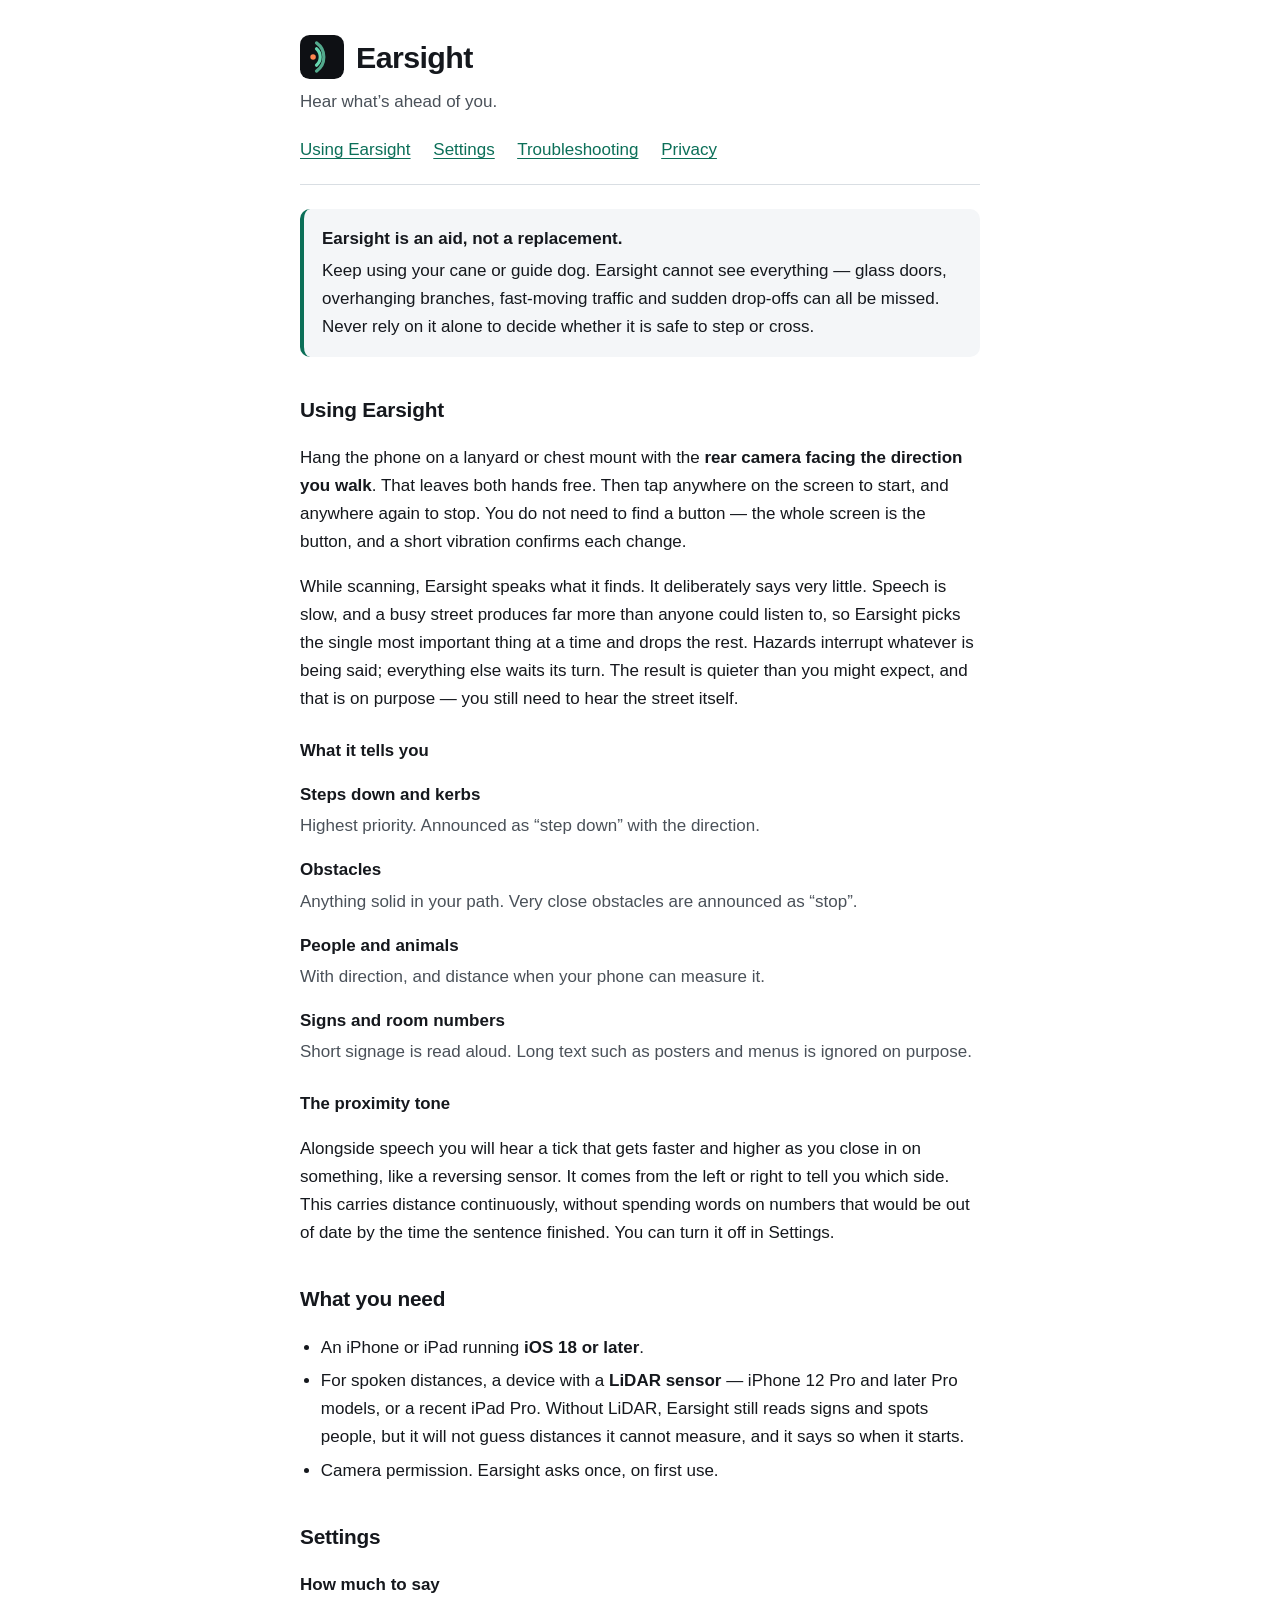
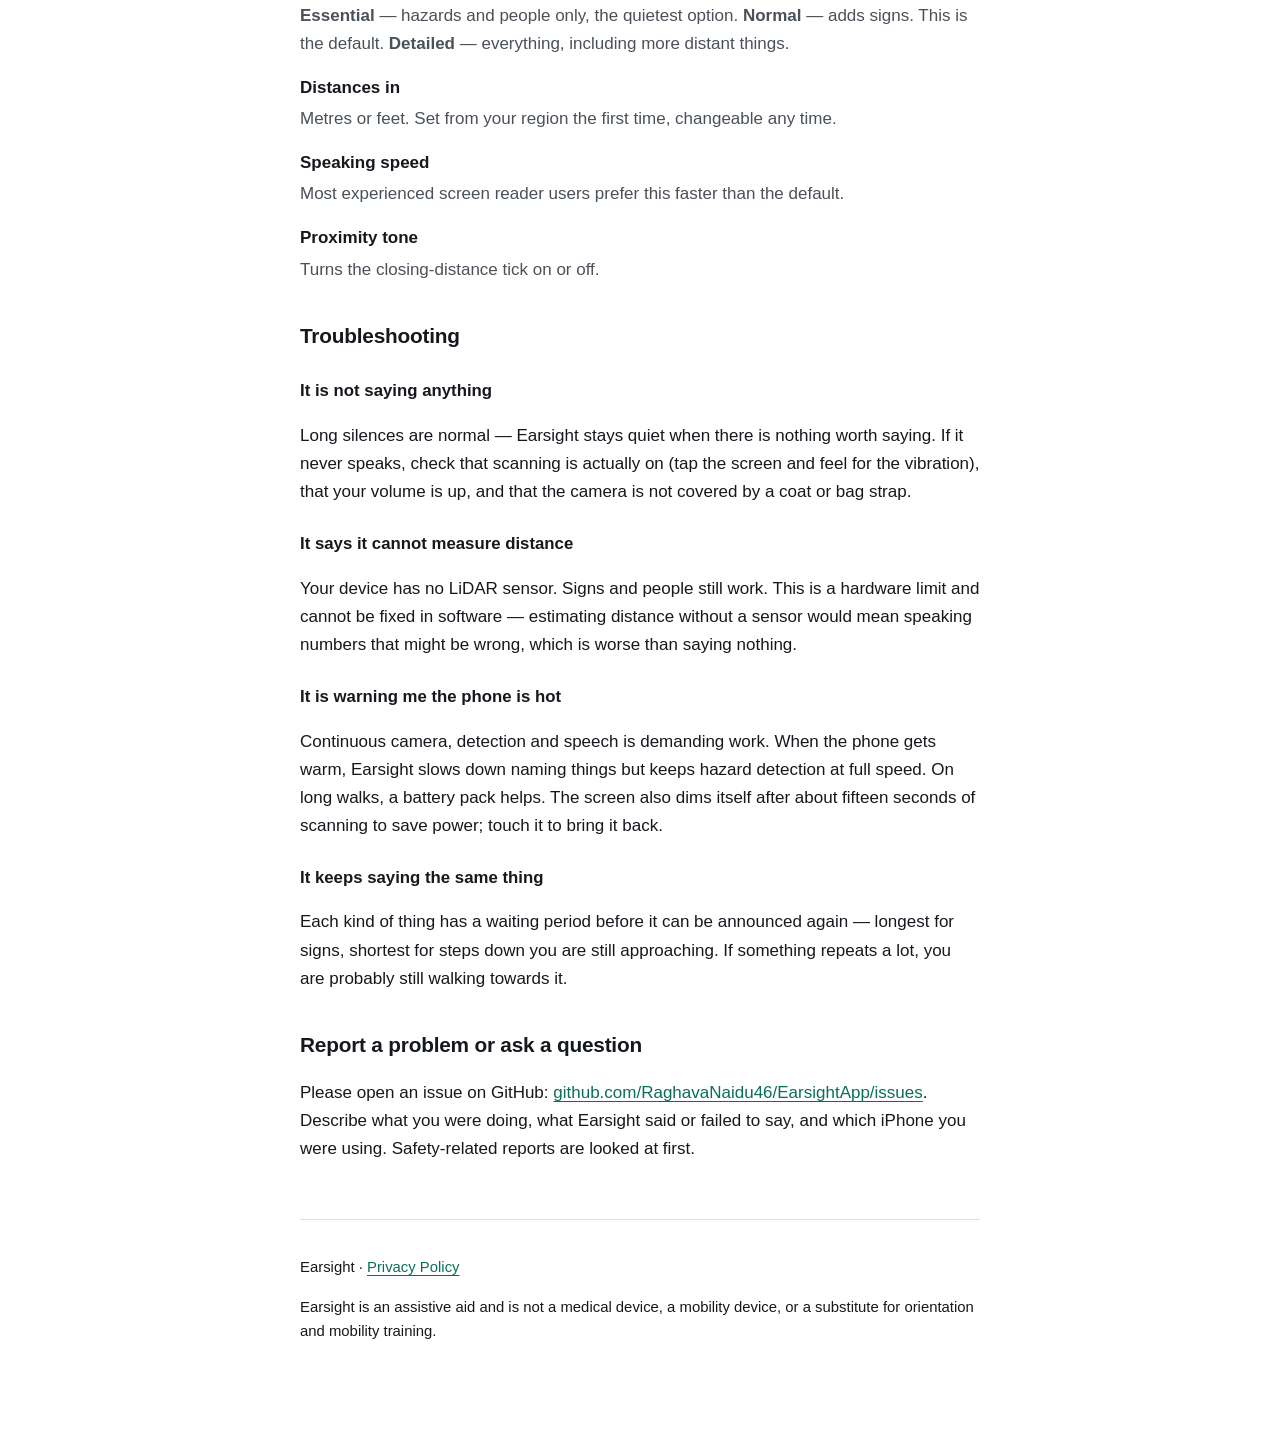
==== index.html @ 90986853 "Add Earsight support site and privacy policy Static pages for the two URLs App Store Connect require" ====
<!doctype html>
<html lang="en">
<head>
<meta charset="utf-8">
<meta name="viewport" content="width=device-width, initial-scale=1">
<title>Earsight Support</title>
<meta name="description" content="Help and support for Earsight, an iPhone app that speaks what is ahead of you while you walk.">
<link rel="stylesheet" href="style.css">
<link rel="icon" href="logo.svg" type="image/svg+xml">
</head>
<body>
<a class="skip" href="#main">Skip to content</a>
<div class="wrap">

<header>
  <div class="mark">
    <img src="logo.svg" alt="" width="44" height="44">
    <h1>Earsight</h1>
  </div>
  <p class="tagline">Hear what&rsquo;s ahead of you.</p>
  <nav class="sub" aria-label="Site sections">
    <a href="#using">Using Earsight</a>
    <a href="#settings">Settings</a>
    <a href="#trouble">Troubleshooting</a>
    <a href="privacy.html">Privacy</a>
  </nav>
</header>

<main id="main">

<div class="note">
  <strong>Earsight is an aid, not a replacement.</strong>
  Keep using your cane or guide dog. Earsight cannot see everything &mdash; glass
  doors, overhanging branches, fast-moving traffic and sudden drop-offs can all be
  missed. Never rely on it alone to decide whether it is safe to step or cross.
</div>

<h2 id="using">Using Earsight</h2>
<p>
  Hang the phone on a lanyard or chest mount with the <strong>rear camera facing
  the direction you walk</strong>. That leaves both hands free. Then tap anywhere
  on the screen to start, and anywhere again to stop. You do not need to find a
  button &mdash; the whole screen is the button, and a short vibration confirms
  each change.
</p>
<p>
  While scanning, Earsight speaks what it finds. It deliberately says very little.
  Speech is slow, and a busy street produces far more than anyone could listen to,
  so Earsight picks the single most important thing at a time and drops the rest.
  Hazards interrupt whatever is being said; everything else waits its turn. The
  result is quieter than you might expect, and that is on purpose &mdash; you still
  need to hear the street itself.
</p>

<h3>What it tells you</h3>
<dl>
  <dt>Steps down and kerbs</dt>
  <dd>Highest priority. Announced as &ldquo;step down&rdquo; with the direction.</dd>
  <dt>Obstacles</dt>
  <dd>Anything solid in your path. Very close obstacles are announced as &ldquo;stop&rdquo;.</dd>
  <dt>People and animals</dt>
  <dd>With direction, and distance when your phone can measure it.</dd>
  <dt>Signs and room numbers</dt>
  <dd>Short signage is read aloud. Long text such as posters and menus is ignored on purpose.</dd>
</dl>

<h3>The proximity tone</h3>
<p>
  Alongside speech you will hear a tick that gets faster and higher as you close in
  on something, like a reversing sensor. It comes from the left or right to tell you
  which side. This carries distance continuously, without spending words on numbers
  that would be out of date by the time the sentence finished. You can turn it off
  in Settings.
</p>

<h2 id="requirements">What you need</h2>
<ul>
  <li>An iPhone or iPad running <strong>iOS 18 or later</strong>.</li>
  <li>For spoken distances, a device with a <strong>LiDAR sensor</strong> &mdash;
      iPhone 12 Pro and later Pro models, or a recent iPad Pro. Without LiDAR,
      Earsight still reads signs and spots people, but it will not guess distances
      it cannot measure, and it says so when it starts.</li>
  <li>Camera permission. Earsight asks once, on first use.</li>
</ul>

<h2 id="settings">Settings</h2>
<dl>
  <dt>How much to say</dt>
  <dd><strong>Essential</strong> &mdash; hazards and people only, the quietest option.
      <strong>Normal</strong> &mdash; adds signs. This is the default.
      <strong>Detailed</strong> &mdash; everything, including more distant things.</dd>
  <dt>Distances in</dt>
  <dd>Metres or feet. Set from your region the first time, changeable any time.</dd>
  <dt>Speaking speed</dt>
  <dd>Most experienced screen reader users prefer this faster than the default.</dd>
  <dt>Proximity tone</dt>
  <dd>Turns the closing-distance tick on or off.</dd>
</dl>

<h2 id="trouble">Troubleshooting</h2>

<h3>It is not saying anything</h3>
<p>
  Long silences are normal &mdash; Earsight stays quiet when there is nothing worth
  saying. If it never speaks, check that scanning is actually on (tap the screen and
  feel for the vibration), that your volume is up, and that the camera is not covered
  by a coat or bag strap.
</p>

<h3>It says it cannot measure distance</h3>
<p>
  Your device has no LiDAR sensor. Signs and people still work. This is a hardware
  limit and cannot be fixed in software &mdash; estimating distance without a sensor
  would mean speaking numbers that might be wrong, which is worse than saying nothing.
</p>

<h3>It is warning me the phone is hot</h3>
<p>
  Continuous camera, detection and speech is demanding work. When the phone gets warm,
  Earsight slows down naming things but keeps hazard detection at full speed. On long
  walks, a battery pack helps. The screen also dims itself after about fifteen seconds
  of scanning to save power; touch it to bring it back.
</p>

<h3>It keeps saying the same thing</h3>
<p>
  Each kind of thing has a waiting period before it can be announced again &mdash;
  longest for signs, shortest for steps down you are still approaching. If something
  repeats a lot, you are probably still walking towards it.
</p>

<h2 id="contact">Report a problem or ask a question</h2>
<p>
  Please open an issue on GitHub:
  <a href="https://github.com/RaghavaNaidu46/EarsightApp/issues">github.com/RaghavaNaidu46/EarsightApp/issues</a>.
  Describe what you were doing, what Earsight said or failed to say, and which iPhone
  you were using. Safety-related reports are looked at first.
</p>

</main>

<footer>
  <p>Earsight &middot; <a href="privacy.html">Privacy Policy</a></p>
  <p>Earsight is an assistive aid and is not a medical device, a mobility device, or a
     substitute for orientation and mobility training.</p>
</footer>

</div>
</body>
</html>
---- style.css ----
/* Earsight support site.
   Built to be read by a screen reader first and eyes second: semantic
   landmarks, generous type, and contrast that clears WCAG AA in both schemes. */
:root {
  --bg: #ffffff;
  --surface: #f4f6f8;
  --text: #15181d;
  --muted: #4a5159;
  --accent: #0b6f58;
  --rule: #d9dee3;
}
@media (prefers-color-scheme: dark) {
  :root {
    --bg: #0e1014;
    --surface: #171b21;
    --text: #f2f4f6;
    --muted: #a8b0b9;
    --accent: #66d6b0;
    --rule: #272d35;
  }
}
* { box-sizing: border-box; }
html { -webkit-text-size-adjust: 100%; }
body {
  margin: 0;
  background: var(--bg);
  color: var(--text);
  font: 17px/1.65 -apple-system, BlinkMacSystemFont, "Segoe UI", Roboto, sans-serif;
}
.skip {
  position: absolute; left: -9999px;
  background: var(--accent); color: var(--bg);
  padding: 12px 18px; border-radius: 8px; z-index: 10;
}
.skip:focus { left: 16px; top: 16px; }
.wrap { max-width: 720px; margin: 0 auto; padding: 32px 20px 72px; }
header { border-bottom: 1px solid var(--rule); padding-bottom: 20px; margin-bottom: 8px; }
.mark { display: flex; align-items: center; gap: 12px; }
.mark svg { flex: 0 0 auto; }
h1 { font-size: 1.9rem; margin: 0; letter-spacing: -0.02em; }
.tagline { color: var(--muted); margin: 6px 0 0; }
h2 { font-size: 1.3rem; margin: 2.2rem 0 0.6rem; letter-spacing: -0.01em; }
h3 { font-size: 1.05rem; margin: 1.5rem 0 0.4rem; }
p, li { color: var(--text); }
a { color: var(--accent); text-underline-offset: 3px; }
a:focus-visible { outline: 3px solid var(--accent); outline-offset: 3px; border-radius: 3px; }
.note {
  background: var(--surface); border-left: 4px solid var(--accent);
  padding: 16px 18px; border-radius: 10px; margin: 1.5rem 0;
}
.note strong { display: block; margin-bottom: 4px; }
dl { margin: 0.5rem 0; }
dt { font-weight: 600; margin-top: 1rem; }
dd { margin: 0.2rem 0 0; color: var(--muted); }
nav.sub { margin: 20px 0 0; }
nav.sub a { margin-right: 18px; }
footer {
  margin-top: 3.5rem; padding-top: 20px;
  border-top: 1px solid var(--rule); color: var(--muted); font-size: 0.93rem;
}
ul { padding-left: 1.3rem; }
li { margin: 0.35rem 0; }
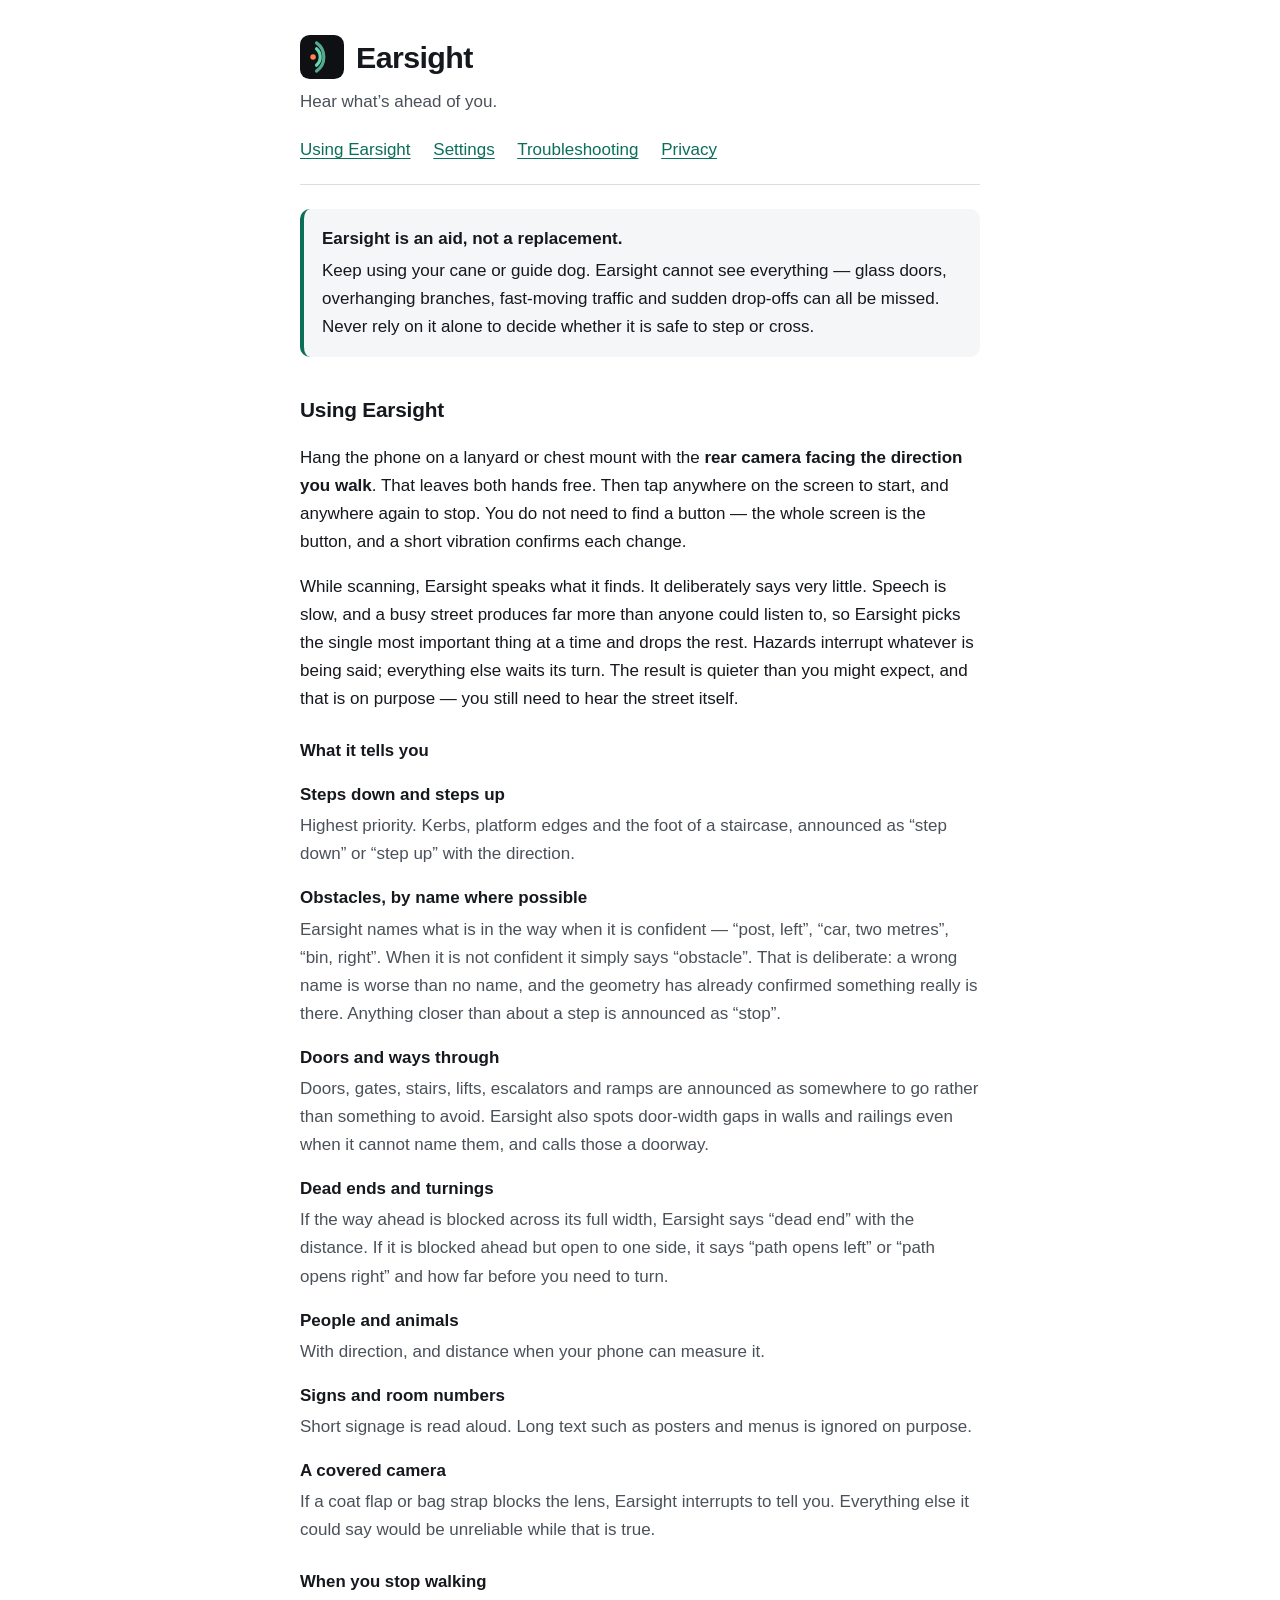
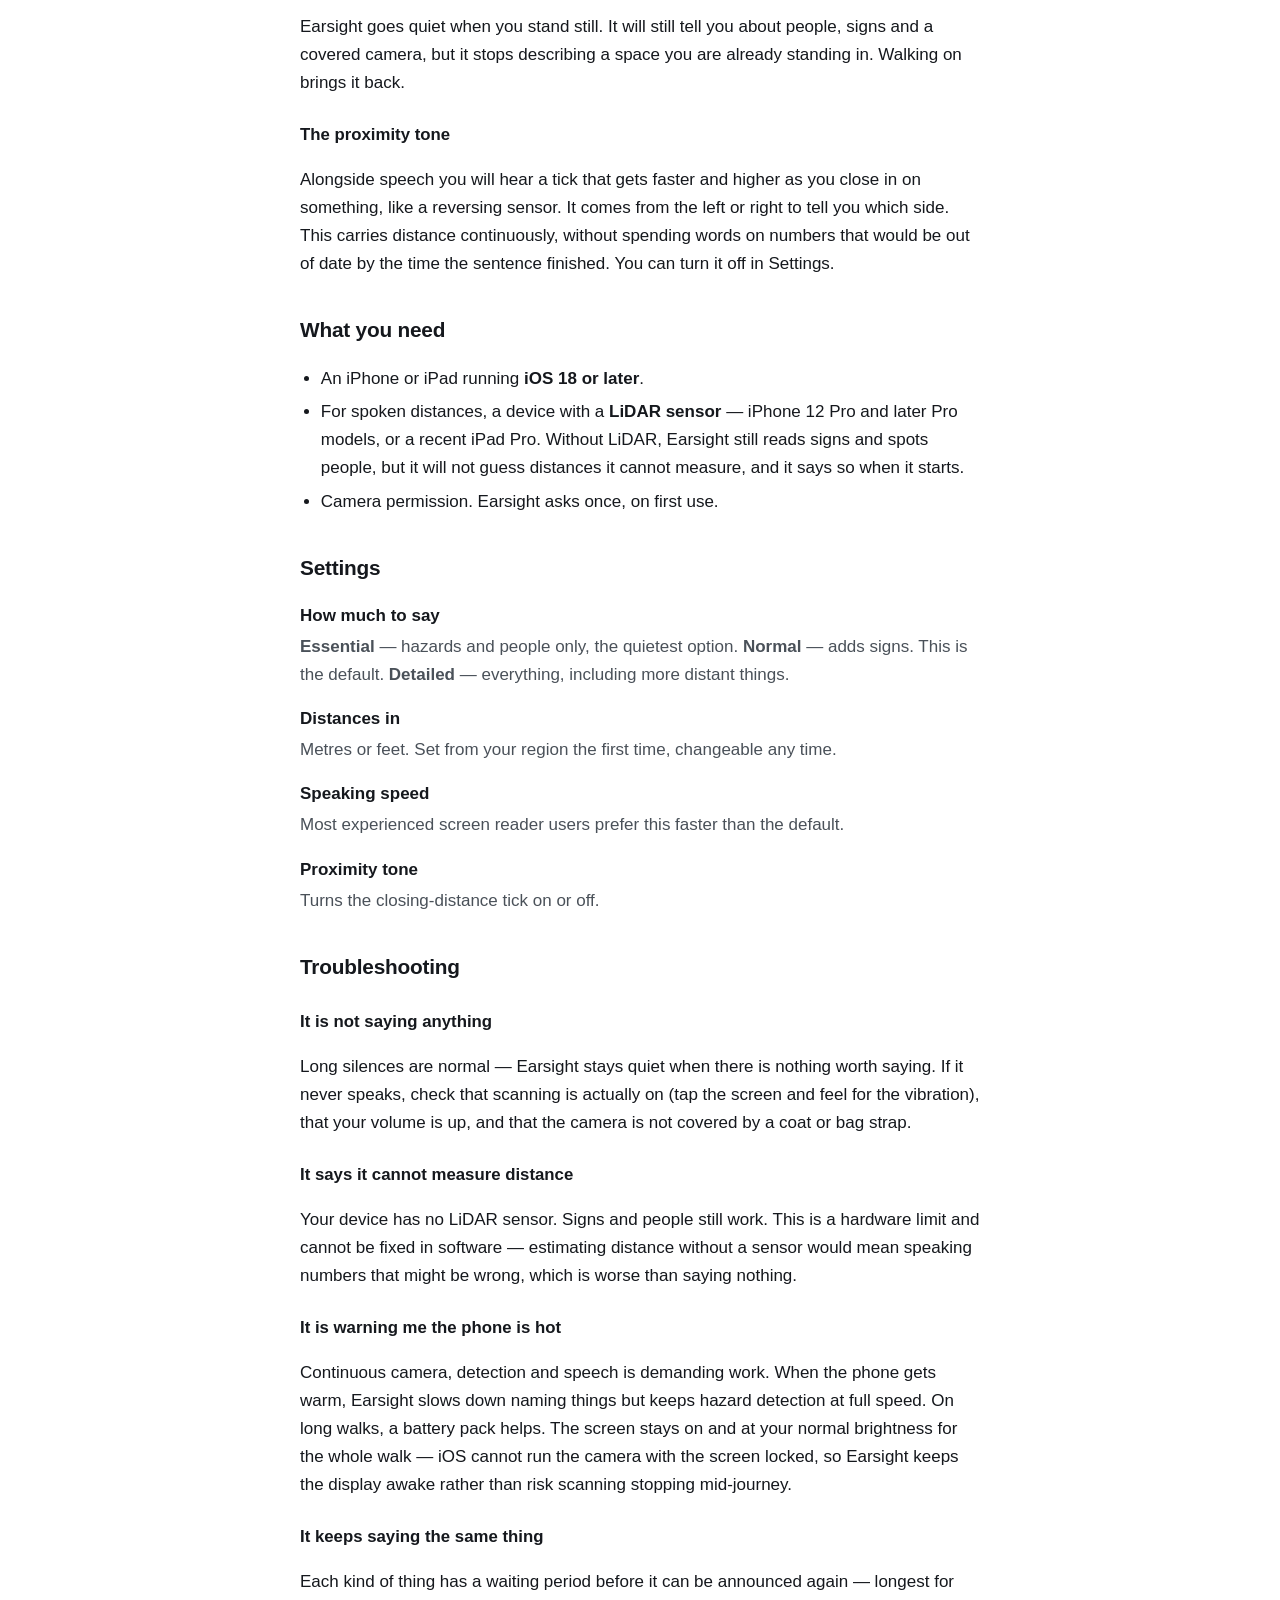
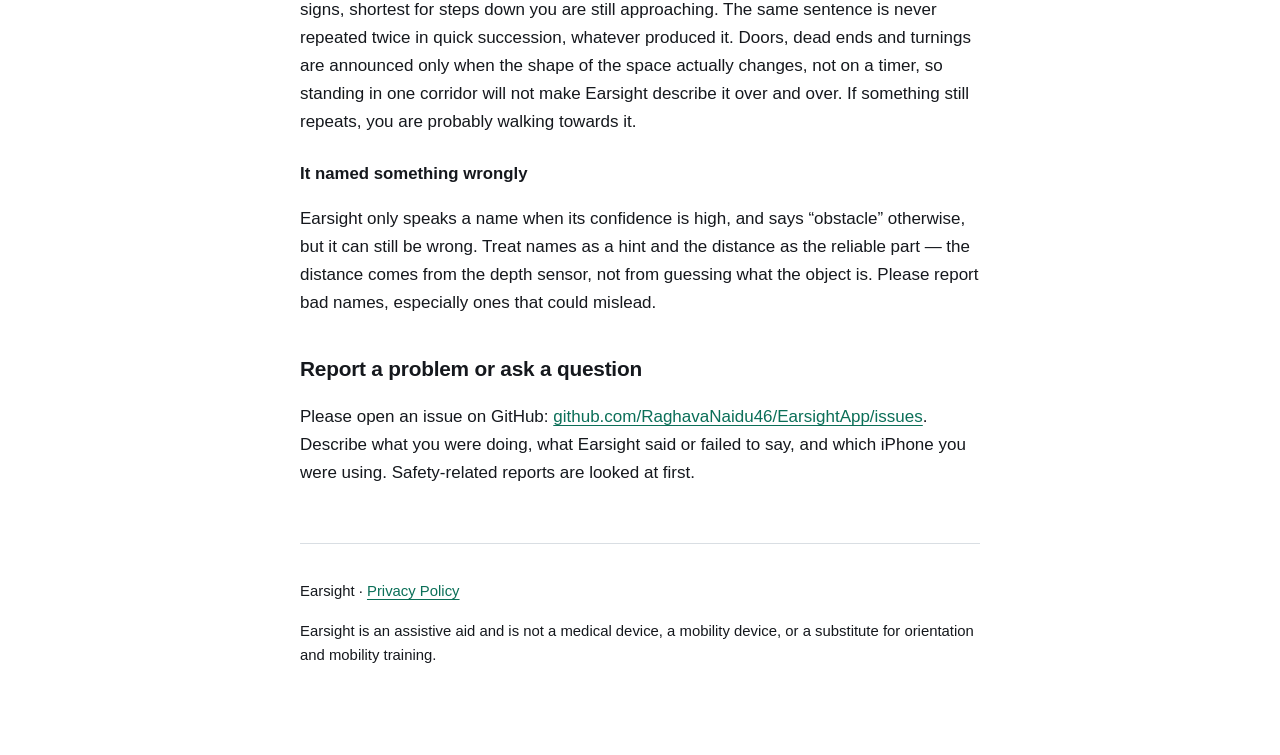
==== commit 0b91c793: "Document named obstacles, doors, dead ends, and the no-dimming behaviour Brings the support page in " ====
--- a/index.html
+++ b/index.html
@@ -54,15 +54,39 @@
 
 <h3>What it tells you</h3>
 <dl>
-  <dt>Steps down and kerbs</dt>
-  <dd>Highest priority. Announced as &ldquo;step down&rdquo; with the direction.</dd>
-  <dt>Obstacles</dt>
-  <dd>Anything solid in your path. Very close obstacles are announced as &ldquo;stop&rdquo;.</dd>
+  <dt>Steps down and steps up</dt>
+  <dd>Highest priority. Kerbs, platform edges and the foot of a staircase, announced
+      as &ldquo;step down&rdquo; or &ldquo;step up&rdquo; with the direction.</dd>
+  <dt>Obstacles, by name where possible</dt>
+  <dd>Earsight names what is in the way when it is confident &mdash; &ldquo;post, left&rdquo;,
+      &ldquo;car, two metres&rdquo;, &ldquo;bin, right&rdquo;. When it is not confident it
+      simply says &ldquo;obstacle&rdquo;. That is deliberate: a wrong name is worse than no
+      name, and the geometry has already confirmed something really is there.
+      Anything closer than about a step is announced as &ldquo;stop&rdquo;.</dd>
+  <dt>Doors and ways through</dt>
+  <dd>Doors, gates, stairs, lifts, escalators and ramps are announced as somewhere to go
+      rather than something to avoid. Earsight also spots door-width gaps in walls and
+      railings even when it cannot name them, and calls those a doorway.</dd>
+  <dt>Dead ends and turnings</dt>
+  <dd>If the way ahead is blocked across its full width, Earsight says &ldquo;dead end&rdquo;
+      with the distance. If it is blocked ahead but open to one side, it says
+      &ldquo;path opens left&rdquo; or &ldquo;path opens right&rdquo; and how far before you
+      need to turn.</dd>
   <dt>People and animals</dt>
   <dd>With direction, and distance when your phone can measure it.</dd>
   <dt>Signs and room numbers</dt>
   <dd>Short signage is read aloud. Long text such as posters and menus is ignored on purpose.</dd>
+  <dt>A covered camera</dt>
+  <dd>If a coat flap or bag strap blocks the lens, Earsight interrupts to tell you.
+      Everything else it could say would be unreliable while that is true.</dd>
 </dl>
+
+<h3>When you stop walking</h3>
+<p>
+  Earsight goes quiet when you stand still. It will still tell you about people, signs and
+  a covered camera, but it stops describing a space you are already standing in. Walking on
+  brings it back.
+</p>
 
 <h3>The proximity tone</h3>
 <p>
@@ -118,15 +142,27 @@
 <p>
   Continuous camera, detection and speech is demanding work. When the phone gets warm,
   Earsight slows down naming things but keeps hazard detection at full speed. On long
-  walks, a battery pack helps. The screen also dims itself after about fifteen seconds
-  of scanning to save power; touch it to bring it back.
+  walks, a battery pack helps. The screen stays on and at your normal brightness for the
+  whole walk &mdash; iOS cannot run the camera with the screen locked, so Earsight keeps
+  the display awake rather than risk scanning stopping mid-journey.
 </p>
 
 <h3>It keeps saying the same thing</h3>
 <p>
   Each kind of thing has a waiting period before it can be announced again &mdash;
-  longest for signs, shortest for steps down you are still approaching. If something
-  repeats a lot, you are probably still walking towards it.
+  longest for signs, shortest for steps down you are still approaching. The same
+  sentence is never repeated twice in quick succession, whatever produced it. Doors,
+  dead ends and turnings are announced only when the shape of the space actually
+  changes, not on a timer, so standing in one corridor will not make Earsight describe
+  it over and over. If something still repeats, you are probably walking towards it.
+</p>
+
+<h3>It named something wrongly</h3>
+<p>
+  Earsight only speaks a name when its confidence is high, and says &ldquo;obstacle&rdquo;
+  otherwise, but it can still be wrong. Treat names as a hint and the distance as the
+  reliable part &mdash; the distance comes from the depth sensor, not from guessing what
+  the object is. Please report bad names, especially ones that could mislead.
 </p>
 
 <h2 id="contact">Report a problem or ask a question</h2>
